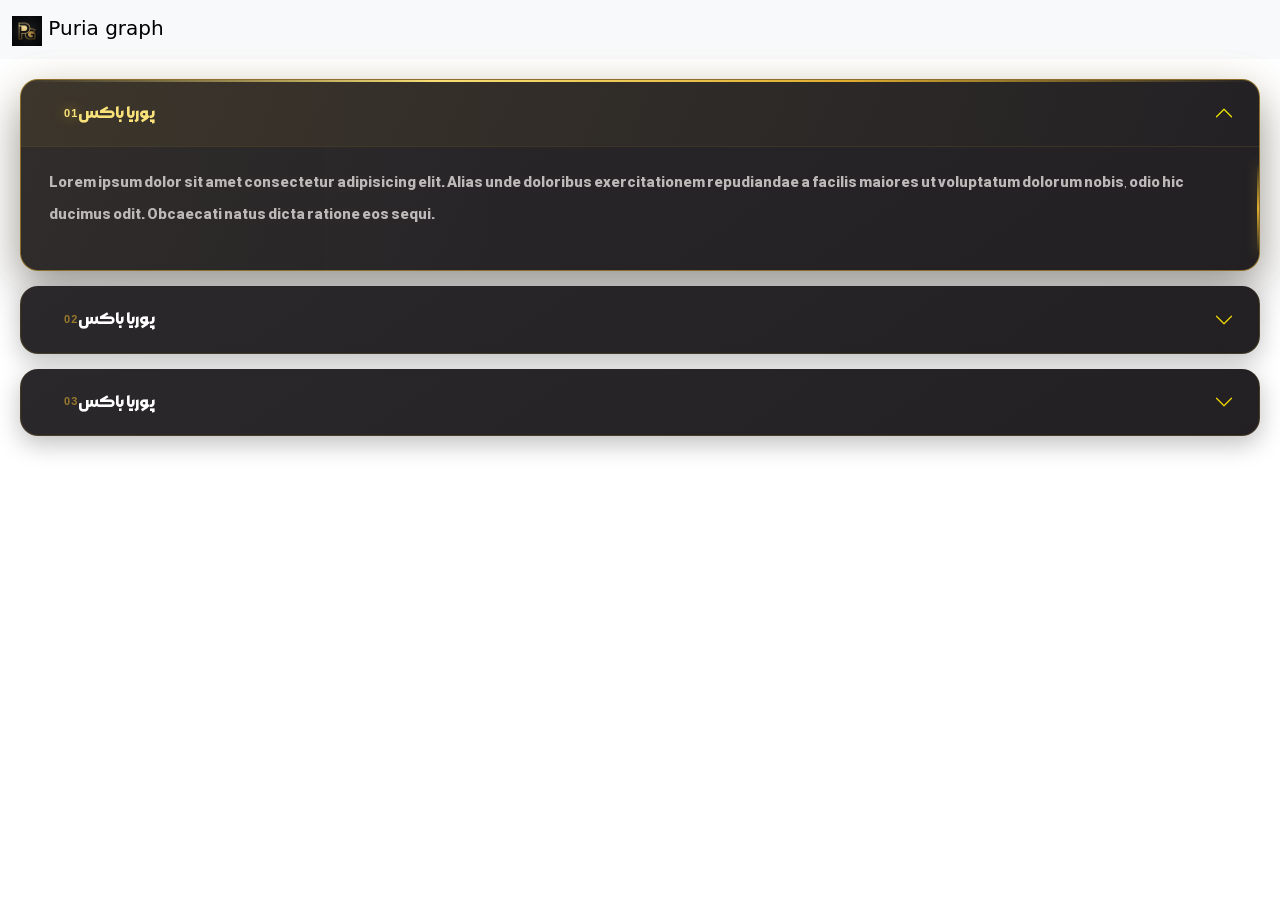
==== FAQ.html @ e75b4bb9 "upload faq ver0.8s" ====
<!DOCTYPE html>
<html lang="en">
<head>
        <meta charset="UTF-8">
        <meta name="viewport" content="width=device-width, initial-scale=1.0">
        <link rel="stylesheet" href="assets/css/bootstrap.min.css">
        <link rel="stylesheet" href="assets/css/FAQ.css">
        <script src="assets/js/bootstrap.bundle.min.js"></script>
        <title>سوالات متداول  | faq</title>
        <link rel="icon" href="assets/images/favicon.jpg" />
</head>
<body>
    <header>
        <nav class="navbar bg-body-tertiary">
        <div class="container-fluid">
        <a class="navbar-brand" href="#">
        <img src="assets/images/favicon.png" alt="Logo" width="30" height="30" class="d-inline-block align-text-top">
        Puria graph
        </a>
        </div>
        </nav>
    </header>
    <main>
        <div class="accordion-box">
        <div class="accordion" id="accordionExample">
        <div class="accordion-item">
        <h2 class="accordion-header">
        <button class="accordion-button" type="button" data-bs-toggle="collapse" data-bs-target="#collapseOne" aria-expanded="true" aria-controls="collapseOne">
        پوریا باکس 
        </button>
        </h2>
        <div id="collapseOne" class="accordion-collapse collapse show" data-bs-parent="#accordionExample">
        <div class="accordion-body">
        <p>Lorem ipsum dolor sit amet consectetur adipisicing elit. Alias unde doloribus exercitationem repudiandae a facilis maiores ut voluptatum dolorum nobis, odio hic ducimus odit. Obcaecati natus dicta ratione eos sequi.</p>
        </div>
        </div>
        </div>
        <div div class="accordion-item">
        <h2 class="accordion-header">
        <button class="accordion-button collapsed" type="button" data-bs-toggle="collapse" data-bs-target="#collapseTwo" aria-expanded="false" aria-controls="collapseTwo">
        پوریا باکس 
        </button>
        </h2>
        <div id="collapseTwo" class="accordion-collapse collapse" data-bs-parent="#accordionExample">
        <div class="accordion-body">
        <p>Lorem ipsum dolor sit amet consectetur adipisicing elit. Alias unde doloribus exercitationem repudiandae a facilis maiores ut voluptatum dolorum nobis, odio hic ducimus odit. Obcaecati natus dicta ratione eos sequi.</p>
        </div>>
        </div>
        </div>
        <div class="accordion-item">
        <h2   h2 class="accordion-header">
        <button class="accordion-button collapsed" type="button" data-bs-toggle="collapse" data-bs-target="#collapseThree" aria-expanded="false" aria-controls="collapseThree">
        پوریا باکس 
        </button>
        </h2>
        <div id="collapseThree" class="accordion-collapse collapse" data-bs-parent="#accordionExample">
        <div class="accordion-body">
        <p>Lorem ipsum dolor sit amet consectetur adipisicing elit. Alias unde doloribus exercitationem repudiandae a facilis maiores ut voluptatum dolorum nobis, odio hic ducimus odit. Obcaecati natus dicta ratione eos sequi.</p>
        </div>
        </div>
        </div>
        </div>
        </div>
    </main>
</body>
</html>
---- assets/css/FAQ.css ----
@font-face {
  font-family: "morabba";
  src: url("../fonts/Morabba-Bold.ttf") format("truetype");
}
:root {
  --gold: rgb(223, 173, 46);
  --gold-light: rgb(249, 226, 122);
  --brown-dark: rgb(55, 49, 49);
  --black: rgb(34, 32, 35);
  --white: #ffffff;
  --text-muted: rgb(190, 185, 185);
}
.accordion-box {
  padding: 10px;
  margin: 10px;
  border-radius: 10px;
}
/* ================================
   ULTRA PREMIUM GOLD FAQ
================================ */

.accordion {
    counter-reset: faq;
    display: flex;
    flex-direction: column;
    gap: 15px;
}

/* CARD */
.accordion-item {
    position: relative;
    overflow: hidden;

    background:
        linear-gradient(
            145deg,
            rgb(42, 40, 43),
            var(--black)
        );

    border: 1px solid rgba(223, 173, 46, .18);
    border-radius: 18px !important;

    box-shadow:
        0 8px 25px rgba(0, 0, 0, .25);

    transition: .4s cubic-bezier(.2,.8,.2,1);
}

/* نور طلایی بالای کارت */
.accordion-item::before {
    content: "";

    position: absolute;
    top: 0;
    right: 50%;

    width: 0;
    height: 2px;

    background:
        linear-gradient(
            90deg,
            transparent,
            var(--gold-light),
            var(--gold),
            transparent
        );

    transform: translateX(50%);

    transition: .5s ease;
}

.accordion-item:hover::before,
.accordion-item:has(
    .accordion-button:not(.collapsed)
)::before {
    width: 100%;
}

/* HOVER */
.accordion-item:hover {
    transform: translateY(-4px);

    border-color: rgba(223,173,46,.45);

    box-shadow:
        0 15px 40px rgba(0,0,0,.4),
        0 0 30px rgba(223,173,46,.08);
}


/* QUESTION */
.accordion-button {
    counter-increment: faq;

    position: relative;

    padding: 23px 25px;

    background: transparent !important;

    color: var(--white) !important;

    font-family: "morabba";
    font-size: 17px;

    border: 0;

    box-shadow: none !important;

    transition: .35s ease;
}

/* NUMBER */
.accordion-button::before {
    content: "0" counter(faq);

    color: var(--gold);

    font-family: Arial, sans-serif;
    font-size: 11px;
    font-weight: 700;

    opacity: .6;

    margin-left: 18px;

    letter-spacing: 1px;

    transition: .3s ease;
}

/* ACTIVE */
.accordion-button:not(.collapsed) {
    color: var(--gold-light) !important;

    background:
        linear-gradient(
            90deg,
            rgba(223,173,46,.10),
            transparent
        ) !important;
}

.accordion-button:not(.collapsed)::before {
    color: var(--gold-light);
    opacity: 1;

    text-shadow:
        0 0 12px rgba(223,173,46,.7);
}


/* ACTIVE GOLD BAR */
.accordion-button:not(.collapsed)::after {
    filter: brightness(0)
        saturate(100%)
        invert(80%)
        sepia(70%)
        saturate(700%)
        hue-rotate(5deg);
}


/* ARROW */
.accordion-button::after {
    filter: brightness(0)
        saturate(100%)
        invert(75%)
        sepia(60%)
        saturate(700%)
        hue-rotate(5deg);

    transition: .4s ease;
}


/* ANSWER */
.accordion-body {
    position: relative;

    padding: 20px 28px 24px;

    background:
        linear-gradient(
            90deg,
            rgba(223,173,46,.035),
            transparent 40%
        );

    border-top:
        1px solid rgba(223,173,46,.12);

    color: var(--text-muted);

    font-family: "morabba";
    font-size: 15px;

    line-height: 2.1;
}


/* GOLD SIDE ACCENT */
.accordion-body::before {
    content: "";

    position: absolute;

    right: 0;
    top: 15px;

    width: 2px;
    height: calc(100% - 30px);

    background:
        linear-gradient(
            to bottom,
            transparent,
            var(--gold),
            transparent
        );

    box-shadow:
        0 0 12px rgba(223,173,46,.45);
}


/* TEXT GLOW ON ACTIVE */
.accordion-item:has(
    .accordion-button:not(.collapsed)
) {
    border-color:
        rgba(223,173,46,.55);

    box-shadow:
        0 20px 45px rgba(0,0,0,.4),
        0 0 35px rgba(223,173,46,.10);
}
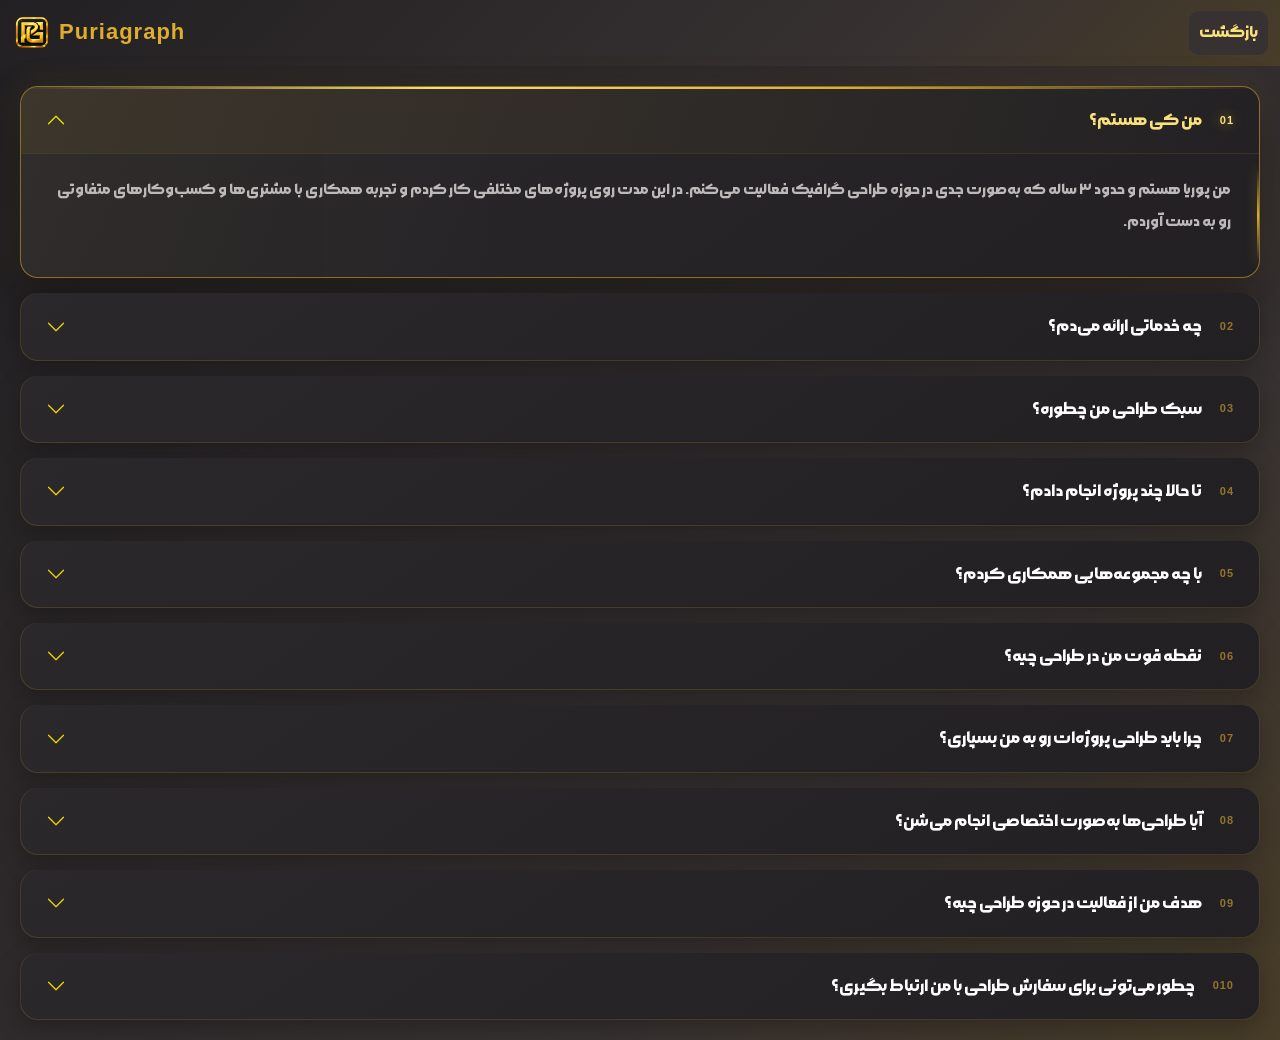
==== commit 6ad37666: "FAQ page complete ver0.9 stable" ====
--- a/FAQ.html
+++ b/FAQ.html
@@ -1,66 +1,259 @@
-<!DOCTYPE html>
-<html lang="en">
-<head>
+    <!DOCTYPE html>
+    <html lang="fa" dir="rtl">
+    <head>
         <meta charset="UTF-8">
         <meta name="viewport" content="width=device-width, initial-scale=1.0">
         <link rel="stylesheet" href="assets/css/bootstrap.min.css">
         <link rel="stylesheet" href="assets/css/FAQ.css">
-        <script src="assets/js/bootstrap.bundle.min.js"></script>
+        <script src="assets/js/bootstrap.bundle.min.js" defer></script>
         <title>سوالات متداول  | faq</title>
-        <link rel="icon" href="assets/images/favicon.jpg" />
-</head>
-<body>
+        <link rel="icon" href="assets/images/favicon.png" />
+    </head>
+    <body>
     <header>
-        <nav class="navbar bg-body-tertiary">
+        <nav class="navbar bg-body-tertiary ">
         <div class="container-fluid">
         <a class="navbar-brand" href="#">
-        <img src="assets/images/favicon.png" alt="Logo" width="30" height="30" class="d-inline-block align-text-top">
-        Puria graph
+        <img src="assets/images/favicon.png" alt="Logo" width="40" height="40" class="d-inline-block align-text-center">
+        Puria<span>graph</span>
         </a>
+        <a class="BackToHome" href="index.html">بازگشت</a>
         </div>
         </nav>
     </header>
     <main>
         <div class="accordion-box">
         <div class="accordion" id="accordionExample">
-        <div class="accordion-item">
-        <h2 class="accordion-header">
-        <button class="accordion-button" type="button" data-bs-toggle="collapse" data-bs-target="#collapseOne" aria-expanded="true" aria-controls="collapseOne">
-        پوریا باکس 
-        </button>
-        </h2>
-        <div id="collapseOne" class="accordion-collapse collapse show" data-bs-parent="#accordionExample">
-        <div class="accordion-body">
-        <p>Lorem ipsum dolor sit amet consectetur adipisicing elit. Alias unde doloribus exercitationem repudiandae a facilis maiores ut voluptatum dolorum nobis, odio hic ducimus odit. Obcaecati natus dicta ratione eos sequi.</p>
-        </div>
-        </div>
-        </div>
-        <div div class="accordion-item">
-        <h2 class="accordion-header">
-        <button class="accordion-button collapsed" type="button" data-bs-toggle="collapse" data-bs-target="#collapseTwo" aria-expanded="false" aria-controls="collapseTwo">
-        پوریا باکس 
-        </button>
-        </h2>
-        <div id="collapseTwo" class="accordion-collapse collapse" data-bs-parent="#accordionExample">
-        <div class="accordion-body">
-        <p>Lorem ipsum dolor sit amet consectetur adipisicing elit. Alias unde doloribus exercitationem repudiandae a facilis maiores ut voluptatum dolorum nobis, odio hic ducimus odit. Obcaecati natus dicta ratione eos sequi.</p>
-        </div>>
-        </div>
-        </div>
-        <div class="accordion-item">
-        <h2   h2 class="accordion-header">
-        <button class="accordion-button collapsed" type="button" data-bs-toggle="collapse" data-bs-target="#collapseThree" aria-expanded="false" aria-controls="collapseThree">
-        پوریا باکس 
-        </button>
-        </h2>
-        <div id="collapseThree" class="accordion-collapse collapse" data-bs-parent="#accordionExample">
-        <div class="accordion-body">
-        <p>Lorem ipsum dolor sit amet consectetur adipisicing elit. Alias unde doloribus exercitationem repudiandae a facilis maiores ut voluptatum dolorum nobis, odio hic ducimus odit. Obcaecati natus dicta ratione eos sequi.</p>
+        <!-- 01 -->
+        <div class="accordion-item">
+        <h2 class="accordion-header">
+        <button class="accordion-button" type="button"
+        data-bs-toggle="collapse"
+        data-bs-target="#collapseOne"
+        aria-expanded="true"
+        aria-controls="collapseOne">
+        من کی هستم؟
+        </button>
+        </h2>
+        <div id="collapseOne"
+        class="accordion-collapse collapse show"
+        data-bs-parent="#accordionExample">
+        <div class="accordion-body">
+        <p>
+        من پوریا هستم و حدود ۳ ساله که به‌صورت جدی در حوزه طراحی گرافیک
+        فعالیت می‌کنم. در این مدت روی پروژه‌های مختلفی کار کردم و تجربه
+        همکاری با مشتری‌ها و کسب‌وکارهای متفاوتی رو به دست آوردم.
+        </p>
+        </div>
+        </div>
+        </div>
+        <!-- 02 -->
+        <div class="accordion-item">
+        <h2 class="accordion-header">
+        <button class="accordion-button collapsed" type="button"
+        data-bs-toggle="collapse"
+        data-bs-target="#collapseTwo"
+        aria-expanded="false"
+        aria-controls="collapseTwo">
+        چه خدماتی ارائه می‌دم؟
+        </button>
+        </h2>
+        <div id="collapseTwo"
+        class="accordion-collapse collapse"
+        data-bs-parent="#accordionExample">
+        <div class="accordion-body">
+        <p>
+        در زمینه طراحی گرافیک فعالیت می‌کنم و خدماتی مثل طراحی پوستر،
+        کاور، بنر تبلیغاتی، کارت ویزیت، محتوای بصری شبکه‌های اجتماعی
+        و طراحی‌های اختصاصی رو انجام می‌دم.
+        </p>
+        </div>
+        </div>
+        </div>
+        <!-- 03 -->
+        <div class="accordion-item">
+        <h2 class="accordion-header">
+        <button class="accordion-button collapsed" type="button"
+        data-bs-toggle="collapse"
+        data-bs-target="#collapseThree"
+        aria-expanded="false"
+        aria-controls="collapseThree">
+        سبک طراحی من چطوره؟
+        </button>
+        </h2>
+        <div id="collapseThree"
+        class="accordion-collapse collapse"
+        data-bs-parent="#accordionExample">
+        <div class="accordion-body">
+        <p>
+        سعی می‌کنم برای هر پروژه، طراحی متناسب با هدف و هویت اون کسب‌وکار
+        انجام بدم. به طراحی‌های مدرن، حرفه‌ای، خلاقانه و مینیمال علاقه
+        بیشتری دارم.
+        </p>
+        </div>
+        </div>
+        </div>
+        <!-- 04 -->
+        <div class="accordion-item">
+        <h2 class="accordion-header">
+        <button class="accordion-button collapsed" type="button"
+        data-bs-toggle="collapse"
+        data-bs-target="#collapseFour"
+        aria-expanded="false"
+        aria-controls="collapseFour">
+        تا حالا چند پروژه انجام دادم؟
+        </button>
+        </h2>
+        <div id="collapseFour"
+        class="accordion-collapse collapse"
+        data-bs-parent="#accordionExample">
+        <div class="accordion-body">
+        <p>
+        در طول فعالیت حرفه‌ایم، پروژه‌های متعددی برای افراد و مجموعه‌های
+        مختلف انجام دادم و تجربه همکاری در پروژه‌های متنوع رو دارم.
+        </p>
+        </div>
+        </div>
+        </div>
+        <!-- 05 -->
+        <div class="accordion-item">
+        <h2 class="accordion-header">
+        <button class="accordion-button collapsed" type="button"
+        data-bs-toggle="collapse"
+        data-bs-target="#collapseFive"
+        aria-expanded="false"
+        aria-controls="collapseFive">
+        با چه مجموعه‌هایی همکاری کردم؟
+        </button>
+        </h2>
+        <div id="collapseFive"
+        class="accordion-collapse collapse"
+        data-bs-parent="#accordionExample">
+        <div class="accordion-body">
+        <p>
+        در این مدت با افراد، پیج‌ها و کسب‌وکارهای مختلف در زمینه‌های
+        گوناگون همکاری داشتم و هر پروژه برای من تجربه‌ای جدید برای
+        یادگیری و پیشرفت بوده.
+        </p>
+        </div>
+        </div>
+        </div>
+        <!-- 06 -->
+        <div class="accordion-item">
+        <h2 class="accordion-header">
+        <button class="accordion-button collapsed" type="button"
+        data-bs-toggle="collapse"
+        data-bs-target="#collapseSix"
+        aria-expanded="false"
+        aria-controls="collapseSix">
+        نقطه قوت من در طراحی چیه؟
+        </button>
+        </h2>
+        <div id="collapseSix"
+        class="accordion-collapse collapse"
+        data-bs-parent="#accordionExample">
+        <div class="accordion-body">
+        <p>
+        تلاش می‌کنم فقط یک طرح زیبا تحویل ندم؛ بلکه طراحی‌ای ایجاد کنم
+        که هدف مشخصی داشته باشه و بتونه توجه مخاطب رو جلب کنه و پیام
+        موردنظر رو به‌درستی منتقل کنه.
+        </p>
+        </div>
+        </div>
+        </div>
+        <!-- 07 -->
+        <div class="accordion-item">
+        <h2 class="accordion-header">
+        <button class="accordion-button collapsed" type="button"
+        data-bs-toggle="collapse"
+        data-bs-target="#collapseSeven"
+        aria-expanded="false"
+        aria-controls="collapseSeven">
+        چرا باید طراحی پروژه‌ات رو به من بسپاری؟
+        </button>
+        </h2>
+        <div id="collapseSeven"
+        class="accordion-collapse collapse"
+        data-bs-parent="#accordionExample">
+        <div class="accordion-body">
+        <p>
+        چون هر پروژه رو متناسب با نیاز و هدف مشتری طراحی می‌کنم و قبل
+        از شروع، سعی می‌کنم دقیقاً متوجه بشم که مشتری چه چیزی می‌خواد
+        و طراحی باید چه نتیجه‌ای برای اون داشته باشه.
+        </p>
+        </div>
+        </div>
+        </div>
+        <!-- 08 -->
+        <div class="accordion-item">
+        <h2 class="accordion-header">
+        <button class="accordion-button collapsed" type="button"
+        data-bs-toggle="collapse"
+        data-bs-target="#collapseEight"
+        aria-expanded="false"
+        aria-controls="collapseEight">
+        آیا طراحی‌ها به‌صورت اختصاصی انجام می‌شن؟
+        </button>
+        </h2>
+        <div id="collapseEight"
+        class="accordion-collapse collapse"
+        data-bs-parent="#accordionExample">
+        <div class="accordion-body">
+        <p>
+        بله. هدفم اینه که برای هر پروژه یک طراحی متناسب با موضوع، برند
+        و نیاز مشتری ایجاد کنم و تا حد ممکن از طراحی‌های تکراری و
+        کلیشه‌ای فاصله بگیرم.
+        </p>
+        </div>
+        </div>
+        </div>
+        <!-- 09 -->
+        <div class="accordion-item">
+        <h2 class="accordion-header">
+        <button class="accordion-button collapsed" type="button"
+        data-bs-toggle="collapse"
+        data-bs-target="#collapseNine"
+        aria-expanded="false"
+        aria-controls="collapseNine">
+        هدف من از فعالیت در حوزه طراحی چیه؟
+        </button>
+        </h2>
+        <div id="collapseNine"
+        class="accordion-collapse collapse"
+        data-bs-parent="#accordionExample">
+        <div class="accordion-body">
+        <p>
+        هدفم اینه که با ادامه فعالیت حرفه‌ای، پروژه‌های بزرگ‌تر و
+        چالش‌برانگیزتری انجام بدم، تجربه بیشتری کسب کنم و در نهایت
+        یک برند شخصی قدرتمند در حوزه طراحی داشته باشم.
+        </p>
+        </div>
+        </div>
+        </div>
+        <!-- 10 -->
+        <div class="accordion-item">
+        <h2 class="accordion-header">
+        <button class="accordion-button collapsed" type="button"
+        data-bs-toggle="collapse"
+        data-bs-target="#collapseTen"
+        aria-expanded="false"
+        aria-controls="collapseTen">
+        چطور می‌تونی برای سفارش طراحی با من ارتباط بگیری؟
+        </button>
+        </h2>
+        <div id="collapseTen"
+        class="accordion-collapse collapse"
+        data-bs-parent="#accordionExample">
+        <div class="accordion-body">
+        <p>
+        برای ثبت سفارش یا دریافت اطلاعات بیشتر، می‌تونید از طریق
+        راه‌های ارتباطی درج‌شده در سایت با من در تماس باشید.
+        </p>
         </div>
         </div>
         </div>
         </div>
         </div>
     </main>
-</body>
-</html> +    </body>
+    </html>
--- a/assets/css/FAQ.css
+++ b/assets/css/FAQ.css
@@ -15,226 +15,256 @@
   margin: 10px;
   border-radius: 10px;
 }
+
+nav{
+    direction: ltr;
+}
+.navbar-brand {
+  color: var(--gold);
+  font-weight: 500;
+  text-decoration: none;
+  font-family: Arial, sans-serif;
+  font-size: 22px;
+  font-weight: 800;
+  letter-spacing: 1px;
+  transition: 0.7s;
+  direction: ltr;
+}
+
+.navbar-brand span {
+  color: var(--gold);
+  transition: 0.7s;
+}
+
+.navbar-brand span:hover {
+  color: var(--gold-light);
+}
+
+.navbar-brand:hover {
+  color: var(--gold-light);
+}
+
+html,
+body,
+main,
+nav {
+  min-height: 100%;
+  background: linear-gradient(
+    135deg,
+    var(--black) 0%,
+    var(--brown-dark) 70%,
+    rgb(72, 61, 40) 100%
+  );    
+}
+
 /* ================================
    ULTRA PREMIUM GOLD FAQ
 ================================ */
 
 .accordion {
-    counter-reset: faq;
-    display: flex;
-    flex-direction: column;
-    gap: 15px;
+  counter-reset: faq;
+  display: flex;
+  flex-direction: column;
+  gap: 15px;
 }
 
 /* CARD */
 .accordion-item {
-    position: relative;
-    overflow: hidden;
-
-    background:
-        linear-gradient(
-            145deg,
-            rgb(42, 40, 43),
-            var(--black)
-        );
-
-    border: 1px solid rgba(223, 173, 46, .18);
-    border-radius: 18px !important;
-
-    box-shadow:
-        0 8px 25px rgba(0, 0, 0, .25);
-
-    transition: .4s cubic-bezier(.2,.8,.2,1);
+  position: relative;
+  overflow: hidden;
+
+  background: linear-gradient(145deg, rgb(42, 40, 43), var(--black));
+
+  border: 1px solid rgba(223, 173, 46, 0.18);
+  border-radius: 18px !important;
+
+  box-shadow: 0 8px 25px rgba(0, 0, 0, 0.25);
+
+  transition: 0.4s cubic-bezier(0.2, 0.8, 0.2, 1);
 }
 
 /* نور طلایی بالای کارت */
 .accordion-item::before {
-    content: "";
-
-    position: absolute;
-    top: 0;
-    right: 50%;
-
-    width: 0;
-    height: 2px;
-
-    background:
-        linear-gradient(
-            90deg,
-            transparent,
-            var(--gold-light),
-            var(--gold),
-            transparent
-        );
-
-    transform: translateX(50%);
-
-    transition: .5s ease;
+  content: "";
+
+  position: absolute;
+  top: 0;
+  right: 50%;
+
+  width: 0;
+  height: 2px;
+
+  background: linear-gradient(
+    90deg,
+    transparent,
+    var(--gold-light),
+    var(--gold),
+    transparent
+  );
+
+  transform: translateX(50%);
+
+  transition: 0.5s ease;
 }
 
 .accordion-item:hover::before,
-.accordion-item:has(
-    .accordion-button:not(.collapsed)
-)::before {
-    width: 100%;
+.accordion-item:has(.accordion-button:not(.collapsed))::before {
+  width: 100%;
 }
 
 /* HOVER */
 .accordion-item:hover {
-    transform: translateY(-4px);
-
-    border-color: rgba(223,173,46,.45);
-
-    box-shadow:
-        0 15px 40px rgba(0,0,0,.4),
-        0 0 30px rgba(223,173,46,.08);
-}
-
+  transform: translateY(-4px);
+
+  border-color: rgba(223, 173, 46, 0.45);
+
+  box-shadow:
+    0 15px 40px rgba(0, 0, 0, 0.4),
+    0 0 30px rgba(223, 173, 46, 0.08);
+}
 
 /* QUESTION */
 .accordion-button {
-    counter-increment: faq;
-
-    position: relative;
-
-    padding: 23px 25px;
-
-    background: transparent !important;
-
-    color: var(--white) !important;
-
-    font-family: "morabba";
-    font-size: 17px;
-
-    border: 0;
-
-    box-shadow: none !important;
-
-    transition: .35s ease;
+  counter-increment: faq;
+
+  position: relative;
+
+  padding: 23px 25px;
+
+  background: transparent !important;
+
+  color: var(--white) !important;
+
+  font-family: "morabba";
+  font-size: 17px;
+
+  border: 0;
+
+  box-shadow: none !important;
+
+  transition: 0.35s ease;
 }
 
 /* NUMBER */
 .accordion-button::before {
-    content: "0" counter(faq);
-
-    color: var(--gold);
-
-    font-family: Arial, sans-serif;
-    font-size: 11px;
-    font-weight: 700;
-
-    opacity: .6;
-
-    margin-left: 18px;
-
-    letter-spacing: 1px;
-
-    transition: .3s ease;
+  content: "0" counter(faq);
+
+  color: var(--gold);
+
+  font-family: Arial, sans-serif;
+  font-size: 11px;
+  font-weight: 700;
+
+  opacity: 0.6;
+
+  margin-left: 18px;
+
+  letter-spacing: 1px;
+
+  transition: 0.3s ease;
 }
 
 /* ACTIVE */
 .accordion-button:not(.collapsed) {
-    color: var(--gold-light) !important;
-
-    background:
-        linear-gradient(
-            90deg,
-            rgba(223,173,46,.10),
-            transparent
-        ) !important;
+  color: var(--gold-light) !important;
+
+  background: linear-gradient(
+    90deg,
+    rgba(223, 173, 46, 0.1),
+    transparent
+  ) !important;
 }
 
 .accordion-button:not(.collapsed)::before {
-    color: var(--gold-light);
-    opacity: 1;
-
-    text-shadow:
-        0 0 12px rgba(223,173,46,.7);
-}
-
+  color: var(--gold-light);
+  opacity: 1;
+
+  text-shadow: 0 0 12px rgba(223, 173, 46, 0.7);
+}
 
 /* ACTIVE GOLD BAR */
 .accordion-button:not(.collapsed)::after {
-    filter: brightness(0)
-        saturate(100%)
-        invert(80%)
-        sepia(70%)
-        saturate(700%)
-        hue-rotate(5deg);
-}
-
+  filter: brightness(0) saturate(100%) invert(80%) sepia(70%) saturate(700%)
+    hue-rotate(5deg);
+}
 
 /* ARROW */
 .accordion-button::after {
-    filter: brightness(0)
-        saturate(100%)
-        invert(75%)
-        sepia(60%)
-        saturate(700%)
-        hue-rotate(5deg);
-
-    transition: .4s ease;
-}
-
+  filter: brightness(0) saturate(100%) invert(75%) sepia(60%) saturate(700%)
+    hue-rotate(5deg);
+
+  transition: 0.4s ease;
+}
 
 /* ANSWER */
 .accordion-body {
-    position: relative;
-
-    padding: 20px 28px 24px;
-
-    background:
-        linear-gradient(
-            90deg,
-            rgba(223,173,46,.035),
-            transparent 40%
-        );
-
-    border-top:
-        1px solid rgba(223,173,46,.12);
-
-    color: var(--text-muted);
-
-    font-family: "morabba";
-    font-size: 15px;
-
-    line-height: 2.1;
-}
-
+  position: relative;
+
+  padding: 20px 28px 24px;
+
+  background: linear-gradient(
+    90deg,
+    rgba(223, 173, 46, 0.035),
+    transparent 40%
+  );
+
+  border-top: 1px solid rgba(223, 173, 46, 0.12);
+
+  color: var(--text-muted);
+
+  font-family: "morabba";
+  font-size: 15px;
+
+  line-height: 2.1;
+}
 
 /* GOLD SIDE ACCENT */
 .accordion-body::before {
-    content: "";
-
-    position: absolute;
-
-    right: 0;
-    top: 15px;
-
-    width: 2px;
-    height: calc(100% - 30px);
-
-    background:
-        linear-gradient(
-            to bottom,
-            transparent,
-            var(--gold),
-            transparent
-        );
-
-    box-shadow:
-        0 0 12px rgba(223,173,46,.45);
-}
-
+  content: "";
+
+  position: absolute;
+
+  right: 0;
+  top: 15px;
+
+  width: 2px;
+  height: calc(100% - 30px);
+
+  background: linear-gradient(to bottom, transparent, var(--gold), transparent);
+
+  box-shadow: 0 0 12px rgba(223, 173, 46, 0.45);
+}
 
 /* TEXT GLOW ON ACTIVE */
-.accordion-item:has(
-    .accordion-button:not(.collapsed)
-) {
-    border-color:
-        rgba(223,173,46,.55);
-
-    box-shadow:
-        0 20px 45px rgba(0,0,0,.4),
-        0 0 35px rgba(223,173,46,.10);
+.accordion-item:has(.accordion-button:not(.collapsed)) {
+  border-color: rgba(223, 173, 46, 0.55);
+
+  box-shadow:
+    0 20px 45px rgba(0, 0, 0, 0.4),
+    0 0 35px rgba(223, 173, 46, 0.1);
+}
+.accordion-button {
+    direction: rtl;
+    text-align: right;
+    display: flex;
+    justify-content: flex-start;
+}
+
+.accordion-button::after {
+    margin-right: auto;
+    margin-left: 0;
+}   
+.BackToHome{
+    text-decoration: none;
+    color: var(--gold-light);
+    direction: rtl;
+    background-color: var(--brown-dark);
+    padding: 10px;
+    border-radius: 10px;
+    font-family: 'morabba';
+    transition: 0.7s;
+}   
+.BackToHome:hover{
+    color: var(--gold);
+    border-radius:20px ;
 }
